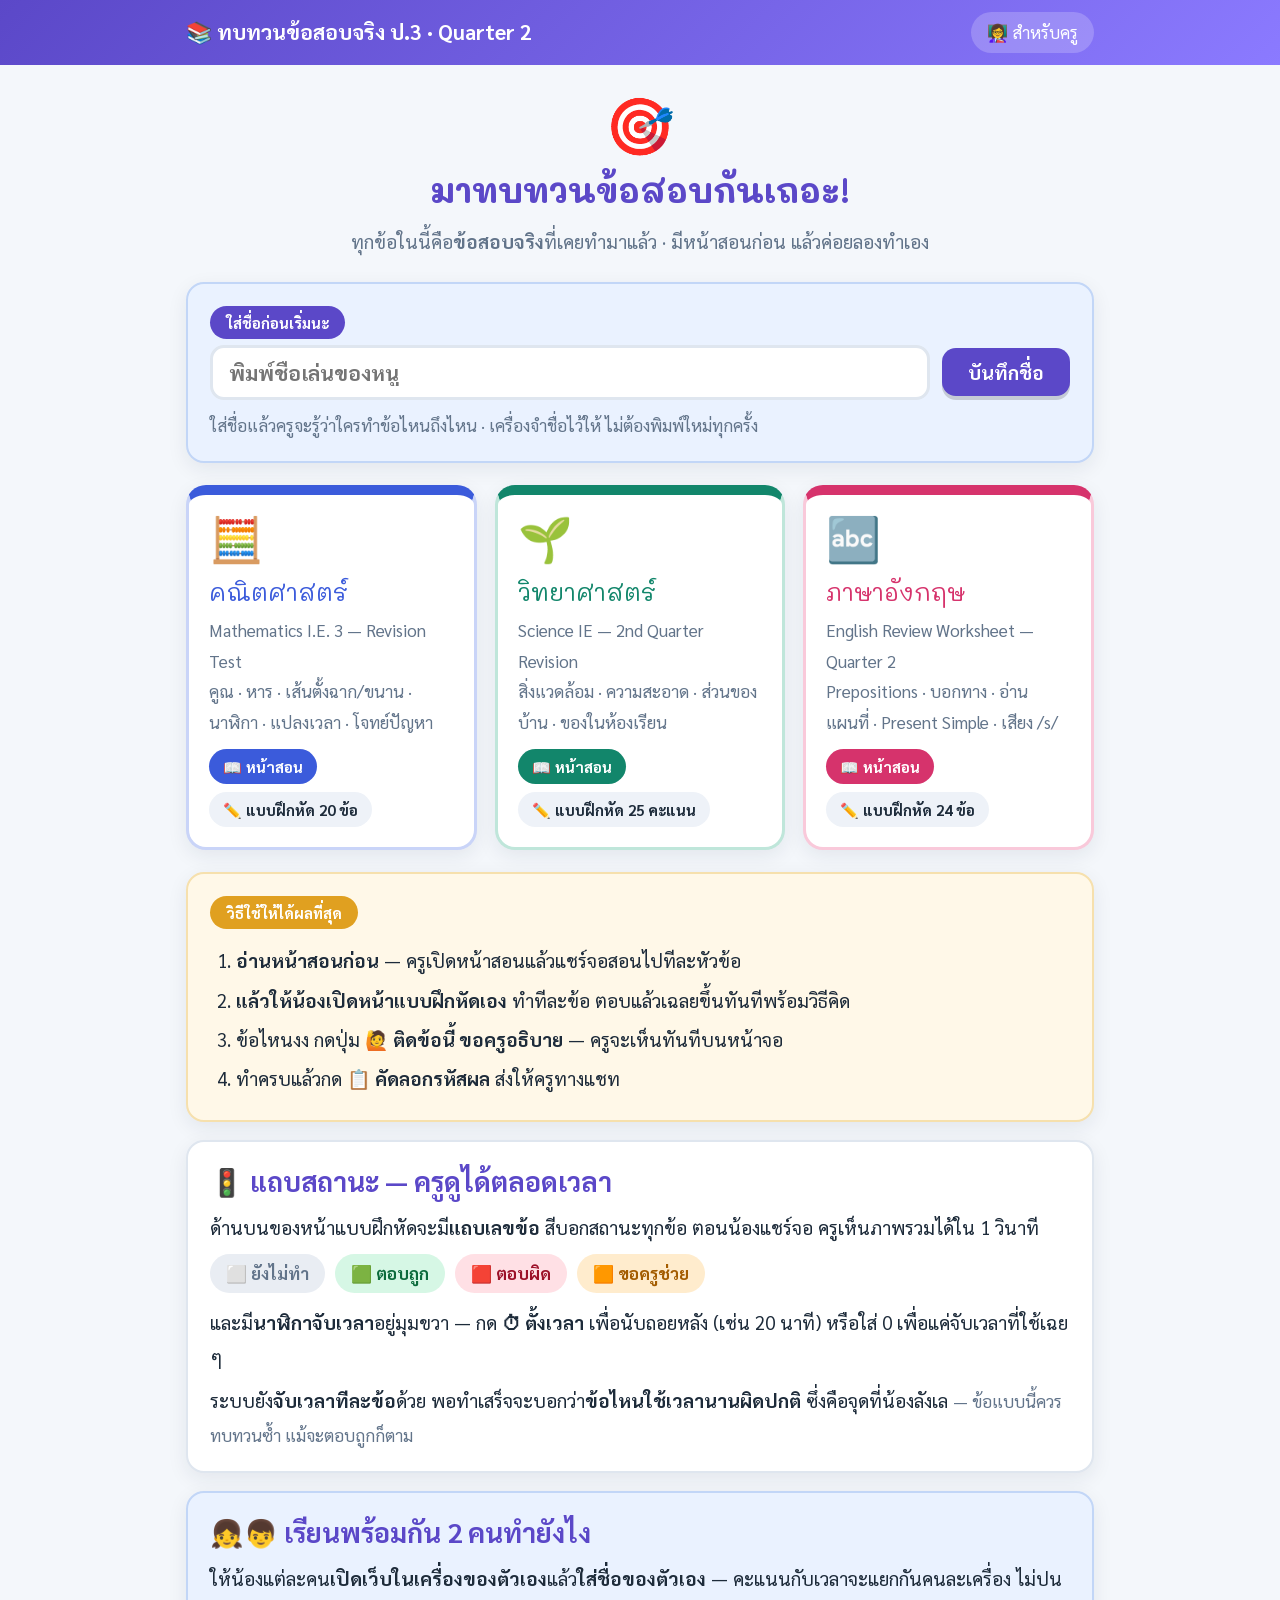
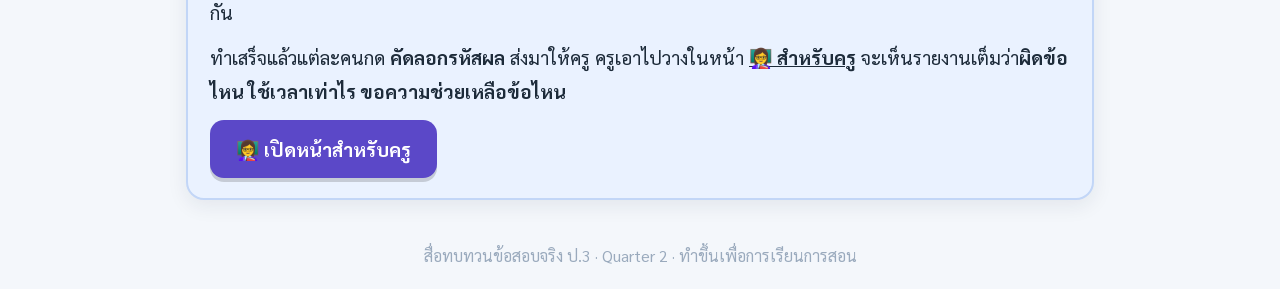
==== index.html @ d0d7b9e1 "Add files via upload" ====
<!DOCTYPE html>
<html lang="th">
<head>
<meta charset="utf-8">
<meta name="viewport" content="width=device-width, initial-scale=1, viewport-fit=cover">
<title>ทบทวนข้อสอบจริง ป.3 — Quarter 2</title>
<link rel="preconnect" href="https://fonts.googleapis.com">
<link rel="preconnect" href="https://fonts.gstatic.com" crossorigin>
<link href="https://fonts.googleapis.com/css2?family=Sarabun:wght@400;700&family=Mali:wght@600;700&family=Nunito:wght@700;800&display=swap" rel="stylesheet">
<link rel="stylesheet" href="assets/style.css">
<style>
  .namebox { display:flex; gap:12px; align-items:center; flex-wrap:wrap; }
  .namebox input {
    font-family:inherit; font-size:21px; font-weight:700; padding:11px 16px;
    border:3px solid var(--line); border-radius:14px; flex:1 1 240px; min-width:180px;
  }
  .namebox input:focus { outline:none; border-color:var(--theme); }
  .hi { font-family:'Mali',sans-serif; font-size:24px; color:var(--theme); }
  .legend { display:flex; gap:10px; flex-wrap:wrap; margin-top:10px; }
  .legend span { border-radius:999px; padding:4px 16px; font-weight:700; font-size:17px; }
</style>
</head>
<body class="home">

<header class="topbar">
  <div class="wrap">
    <h1>📚 ทบทวนข้อสอบจริง ป.3 · Quarter 2</h1>
    <a class="back" href="teacher.html">👩‍🏫 สำหรับครู</a>
  </div>
</header>

<main class="wrap">

  <div class="hero">
    <div class="emoji">🎯</div>
    <h1>มาทบทวนข้อสอบกันเถอะ!</h1>
    <p>ทุกข้อในนี้คือ<b>ข้อสอบจริง</b>ที่เคยทำมาแล้ว · มีหน้าสอนก่อน แล้วค่อยลองทำเอง</p>
  </div>

  <div class="card key">
    <span class="label">ใส่ชื่อก่อนเริ่มนะ</span>
    <div class="namebox">
      <input type="text" id="nm" placeholder="พิมพ์ชื่อเล่นของหนู" autocomplete="off">
      <button class="btn" id="save">บันทึกชื่อ</button>
    </div>
    <p class="hi" id="greet" style="margin:10px 0 0"></p>
    <p class="th" style="margin:4px 0 0">ใส่ชื่อแล้วครูจะรู้ว่าใครทำข้อไหนถึงไหน · เครื่องจำชื่อไว้ให้ ไม่ต้องพิมพ์ใหม่ทุกครั้ง</p>
  </div>

  <div class="subjects">

    <div class="subj m">
      <span class="emo">🧮</span>
      <div class="t">คณิตศาสตร์</div>
      <div class="d">Mathematics I.E. 3 — Revision Test<br>
        คูณ · หาร · เส้นตั้งฉาก/ขนาน · นาฬิกา · แปลงเวลา · โจทย์ปัญหา</div>
      <div class="pills">
        <a class="pill go" href="math/learn.html" style="text-decoration:none">📖 หน้าสอน</a>
        <a class="pill" href="math/practice.html" style="text-decoration:none">✏️ แบบฝึกหัด 20 ข้อ</a>
      </div>
    </div>

    <div class="subj s">
      <span class="emo">🌱</span>
      <div class="t">วิทยาศาสตร์</div>
      <div class="d">Science IE — 2nd Quarter Revision<br>
        สิ่งแวดล้อม · ความสะอาด · ส่วนของบ้าน · ของในห้องเรียน</div>
      <div class="pills">
        <a class="pill go" href="science/learn.html" style="text-decoration:none">📖 หน้าสอน</a>
        <a class="pill" href="science/practice.html" style="text-decoration:none">✏️ แบบฝึกหัด 25 คะแนน</a>
      </div>
    </div>

    <div class="subj e">
      <span class="emo">🔤</span>
      <div class="t">ภาษาอังกฤษ</div>
      <div class="d">English Review Worksheet — Quarter 2<br>
        Prepositions · บอกทาง · อ่านแผนที่ · Present Simple · เสียง /s/</div>
      <div class="pills">
        <a class="pill go" href="english/learn.html" style="text-decoration:none">📖 หน้าสอน</a>
        <a class="pill" href="english/practice.html" style="text-decoration:none">✏️ แบบฝึกหัด 24 ข้อ</a>
      </div>
    </div>

  </div>

  <div class="card tip">
    <span class="label">วิธีใช้ให้ได้ผลที่สุด</span>
    <ol style="margin:8px 0 0">
      <li><b>อ่านหน้าสอนก่อน</b> — ครูเปิดหน้าสอนแล้วแชร์จอสอนไปทีละหัวข้อ</li>
      <li><b>แล้วให้น้องเปิดหน้าแบบฝึกหัดเอง</b> ทำทีละข้อ ตอบแล้วเฉลยขึ้นทันทีพร้อมวิธีคิด</li>
      <li>ข้อไหนงง กดปุ่ม <b>🙋 ติดข้อนี้ ขอครูอธิบาย</b> — ครูจะเห็นทันทีบนหน้าจอ</li>
      <li>ทำครบแล้วกด <b>📋 คัดลอกรหัสผล</b> ส่งให้ครูทางแชท</li>
    </ol>
  </div>

  <div class="card">
    <h2 style="margin-top:0">🚦 แถบสถานะ — ครูดูได้ตลอดเวลา</h2>
    <p>ด้านบนของหน้าแบบฝึกหัดจะมี<b>แถบเลขข้อ</b> สีบอกสถานะทุกข้อ ตอนน้องแชร์จอ
      ครูเห็นภาพรวมได้ใน 1 วินาที</p>
    <div class="legend">
      <span style="background:#e9edf3;color:#62748a">⬜ ยังไม่ทำ</span>
      <span style="background:#d6f7e5;color:#0b6b3c">🟩 ตอบถูก</span>
      <span style="background:#ffe0e5;color:#9c1028">🟥 ตอบผิด</span>
      <span style="background:#ffeccd;color:#a35c00">🟧 ขอครูช่วย</span>
    </div>
    <p style="margin-top:12px">และมี<b>นาฬิกาจับเวลา</b>อยู่มุมขวา — กด <b>⏱ ตั้งเวลา</b>
      เพื่อนับถอยหลัง (เช่น 20 นาที) หรือใส่ 0 เพื่อแค่จับเวลาที่ใช้เฉย ๆ</p>
    <p>ระบบยัง<b>จับเวลาทีละข้อ</b>ด้วย พอทำเสร็จจะบอกว่า<b>ข้อไหนใช้เวลานานผิดปกติ</b>
      ซึ่งคือจุดที่น้องลังเล <span class="th">— ข้อแบบนี้ควรทบทวนซ้ำ แม้จะตอบถูกก็ตาม</span></p>
  </div>

  <div class="card key">
    <h2 style="margin-top:0">👧👦 เรียนพร้อมกัน 2 คนทำยังไง</h2>
    <p>ให้น้องแต่ละคน<b>เปิดเว็บในเครื่องของตัวเอง</b>แล้ว<b>ใส่ชื่อของตัวเอง</b> —
      คะแนนกับเวลาจะแยกกันคนละเครื่อง ไม่ปนกัน</p>
    <p>ทำเสร็จแล้วแต่ละคนกด <b>คัดลอกรหัสผล</b> ส่งมาให้ครู
      ครูเอาไปวางในหน้า <a href="teacher.html"><b>👩‍🏫 สำหรับครู</b></a>
      จะเห็นรายงานเต็มว่า<b>ผิดข้อไหน ใช้เวลาเท่าไร ขอความช่วยเหลือข้อไหน</b></p>
    <div class="btn-row" style="margin:12px 0 0">
      <a class="btn" href="teacher.html">👩‍🏫 เปิดหน้าสำหรับครู</a>
    </div>
  </div>

  <p class="foot">สื่อทบทวนข้อสอบจริง ป.3 · Quarter 2 · ทำขึ้นเพื่อการเรียนการสอน</p>
</main>

<script>
var inp = document.getElementById('nm'), g = document.getElementById('greet');
function load() {
  var v = '';
  try { v = localStorage.getItem('rq2_name') || ''; } catch (e) {}
  if (v) { inp.value = v; g.textContent = 'สวัสดี ' + v + ' 👋 พร้อมเริ่มแล้ว!'; }
}
document.getElementById('save').addEventListener('click', function () {
  var v = inp.value.trim();
  if (!v) { alert('พิมพ์ชื่อก่อนนะ'); inp.focus(); return; }
  try { localStorage.setItem('rq2_name', v); } catch (e) {}
  g.textContent = 'สวัสดี ' + v + ' 👋 พร้อมเริ่มแล้ว!';
});
inp.addEventListener('keydown', function (e) {
  if (e.key === 'Enter') document.getElementById('save').click();
});
load();
</script>
</body>
</html>
---- assets/style.css ----
/* ============================================================
   Review Quarter 2 — สื่อทบทวนข้อสอบจริง ป.3
   ใช้ร่วมกันทุกหน้า
   ============================================================ */
:root {
  --ink: #1d2b3a;
  --ink-soft: #62748a;
  --line: #dfe6ef;
  --bg: #f4f7fb;
  --card: #ffffff;

  --ok: #17a05e;
  --ok-soft: #e4f7ed;
  --no: #e0364f;
  --no-soft: #ffeaed;
  --help: #f08c1a;
  --help-soft: #fff3e0;

  --math: #3b5bdb;
  --math-2: #6f8bff;
  --sci: #12866b;
  --sci-2: #37bd98;
  --eng: #d6336c;
  --eng-2: #ff7aa8;

  --radius: 18px;
  --shadow: 0 6px 20px rgba(29, 43, 58, .08);
  --font-th: 'Sarabun', -apple-system, BlinkMacSystemFont, 'Segoe UI', sans-serif;
  --font-fun: 'Mali', 'Sarabun', cursive;
}

* { box-sizing: border-box; }
html { -webkit-text-size-adjust: 100%; scroll-behavior: smooth; }
body {
  margin: 0; background: var(--bg); color: var(--ink);
  font-family: var(--font-th); font-size: 19px; line-height: 1.8;
}
.wrap { max-width: 940px; margin: 0 auto; padding: 0 16px; }
a { color: inherit; }

/* ---------- theme per subject ---------- */
body.math { --theme: var(--math); --theme2: var(--math-2); }
body.sci  { --theme: var(--sci);  --theme2: var(--sci-2); }
body.eng  { --theme: var(--eng);  --theme2: var(--eng-2); }
body.home { --theme: #5b48c8;     --theme2: #8b7aff; }

/* ---------- top bar ---------- */
.topbar {
  background: linear-gradient(135deg, var(--theme, #5b48c8), var(--theme2, #8b7aff));
  color: #fff; padding: 12px 0; position: relative;
}
.topbar .wrap { display: flex; align-items: center; gap: 12px; flex-wrap: wrap; }
.topbar h1 { font-size: 21px; margin: 0; font-weight: 700; flex: 1 1 auto; }
.topbar a { color: #fff; text-decoration: none; }
.topbar .back {
  background: rgba(255,255,255,.2); border-radius: 999px;
  padding: 5px 16px; font-size: 17px; white-space: nowrap;
}
.topbar .back:active { background: rgba(255,255,255,.34); }

/* ---------- hero ---------- */
.hero { text-align: center; padding: 30px 0 6px; }
.hero .emoji { font-size: 56px; line-height: 1; }
.hero h1 { font-family: var(--font-fun); font-size: 34px; margin: 8px 0 4px; color: var(--theme); }
.hero p { color: var(--ink-soft); margin: 0; }

/* ---------- cards ---------- */
.card {
  background: var(--card); border: 2px solid var(--line); border-radius: var(--radius);
  padding: 20px 22px; margin: 18px 0; box-shadow: var(--shadow);
}
.card > :first-child { margin-top: 0; }
.card > :last-child { margin-bottom: 0; }
.card.tip  { background: #fff8e8; border-color: #f6e0ad; }
.card.warn { background: var(--no-soft); border-color: #f6c3cb; }
.card.key  { background: #eaf2ff; border-color: #c2d6f7; }
.card.good { background: var(--ok-soft); border-color: #b4e5cd; }
.label {
  display: inline-block; background: var(--theme); color: #fff;
  border-radius: 999px; padding: 3px 16px; font-size: 15px; font-weight: 700; margin-bottom: 6px;
}
.card.tip  .label { background: #e0a020; }
.card.warn .label { background: var(--no); }
.card.good .label { background: var(--ok); }

h2 { font-size: 27px; margin: 34px 0 8px; color: var(--theme); line-height: 1.4; }
h2 .num {
  display: inline-flex; align-items: center; justify-content: center;
  width: 40px; height: 40px; border-radius: 12px; background: var(--theme);
  color: #fff; font-size: 22px; margin-right: 10px; vertical-align: -6px;
}
h3 { font-size: 22px; margin: 22px 0 6px; }
p { margin: 10px 0; }
ul, ol { margin: 10px 0; padding-left: 26px; }
li { margin: 5px 0; }
b, strong { color: inherit; }
.th { color: var(--ink-soft); font-size: 17px; }
.hl { background: #fff0a6; padding: 0 5px; border-radius: 5px; }
.en { font-family: 'Nunito', var(--font-th); font-weight: 700; }

/* ---------- tables ---------- */
table { width: 100%; border-collapse: collapse; margin: 14px 0; font-size: 18px; }
th, td { border: 2px solid var(--line); padding: 9px 12px; text-align: left; vertical-align: middle; }
th { background: #e9eefa; color: var(--theme); }
.scroll { overflow-x: auto; -webkit-overflow-scrolling: touch; margin: 14px -16px; padding: 0 16px; }

/* ---------- buttons ---------- */
.btn {
  display: inline-block; background: var(--theme); color: #fff; border: none;
  border-radius: 14px; padding: 12px 26px; font-family: inherit; font-size: 19px;
  font-weight: 700; cursor: pointer; text-decoration: none; box-shadow: 0 4px 0 rgba(0,0,0,.16);
}
.btn:active { transform: translateY(3px); box-shadow: 0 1px 0 rgba(0,0,0,.16); }
.btn.ghost { background: #fff; color: var(--theme); border: 3px solid var(--theme); box-shadow: none; }
.btn.small { font-size: 16px; padding: 8px 18px; box-shadow: none; }
.btn:disabled { opacity: .45; cursor: default; }
.btn-row { display: flex; gap: 12px; flex-wrap: wrap; margin: 24px 0; }

/* ---------- subject menu (home) ---------- */
.subjects { display: grid; gap: 18px; grid-template-columns: repeat(auto-fit, minmax(270px, 1fr)); margin: 22px 0; }
.subj {
  display: block; text-decoration: none; color: inherit; background: #fff;
  border: 3px solid var(--line); border-top-width: 10px; border-radius: 20px;
  padding: 20px; box-shadow: var(--shadow); transition: transform .15s;
}
.subj:hover { transform: translateY(-4px); }
.subj .emo { font-size: 44px; line-height: 1; }
.subj .t { font-family: var(--font-fun); font-size: 24px; margin: 6px 0 2px; }
.subj .d { color: var(--ink-soft); font-size: 17px; }
.subj .pills { display: flex; gap: 8px; margin-top: 12px; flex-wrap: wrap; }
.subj .pill {
  background: #eef2f8; border-radius: 999px; padding: 4px 14px; font-size: 15px; font-weight: 700;
}
.subj.m { border-color: #c9d4f8; border-top-color: var(--math); }
.subj.m .t, .subj.m .pill.go { color: #fff; background: var(--math); }
.subj.s { border-color: #bfe6da; border-top-color: var(--sci); }
.subj.s .t, .subj.s .pill.go { color: #fff; background: var(--sci); }
.subj.e { border-color: #f9c9da; border-top-color: var(--eng); }
.subj.e .t, .subj.e .pill.go { color: #fff; background: var(--eng); }
.subj .t { background: none !important; }
.subj.m .t { color: var(--math); }
.subj.s .t { color: var(--sci); }
.subj.e .t { color: var(--eng); }

/* ============================================================
   แถบสถานะ (ครูดูจากหน้าจอที่แชร์ได้ทันที)
   ============================================================ */
.statusbar {
  position: sticky; top: 0; z-index: 30;
  background: linear-gradient(135deg, var(--theme), var(--theme2));
  color: #fff; box-shadow: 0 4px 14px rgba(0,0,0,.18);
}
.statusbar .row1 {
  display: flex; gap: 14px; align-items: center; flex-wrap: wrap;
  padding: 9px 16px; max-width: 940px; margin: 0 auto;
}
.statusbar .who { font-weight: 700; font-size: 18px; }
.statusbar .stat { font-size: 17px; }
.statusbar .stat b { font-size: 21px; }
.statusbar .clock {
  background: rgba(255,255,255,.22); border-radius: 999px; padding: 4px 16px;
  font-family: 'Nunito', monospace; font-size: 21px; font-weight: 800; letter-spacing: 1px;
}
.statusbar .clock.warn { background: #ffd34d; color: #6b4a00; }
.statusbar .clock.over { background: var(--no); }
.statusbar .mini {
  background: rgba(255,255,255,.2); border: 2px solid rgba(255,255,255,.45); color: #fff;
  border-radius: 999px; padding: 3px 14px; font-family: inherit; font-size: 15px;
  font-weight: 700; cursor: pointer;
}
.statusbar .mini:active { transform: scale(.96); }
.statusbar .spacer { flex: 1 1 auto; }

/* แถบเลขข้อ */
.strip {
  display: flex; gap: 5px; flex-wrap: wrap; padding: 0 16px 9px;
  max-width: 940px; margin: 0 auto;
}
.strip .dot {
  width: 30px; height: 30px; border-radius: 9px; border: none;
  background: rgba(255,255,255,.28); color: #fff;
  font-family: 'Nunito', sans-serif; font-size: 14px; font-weight: 800; cursor: pointer;
}
.strip .dot.ok   { background: #2ee08a; color: #06452a; }
.strip .dot.no   { background: #ff8095; color: #5c0011; }
.strip .dot.part { background: #bff0d0; color: #06452a; }
.strip .dot.help { background: #ffc251; color: #6b4a00; }
.strip .dot:active { transform: scale(.9); }

/* รายการข้อที่ขอความช่วยเหลือ */
.helpbox {
  display: none; background: var(--help-soft); border: 3px solid #f6cf95;
  border-radius: 16px; padding: 14px 18px; margin: 16px 0;
}
.helpbox.show { display: block; }
.helpbox b { color: #a35c00; }
.helpbox .chips { display: flex; gap: 8px; flex-wrap: wrap; margin-top: 8px; }
.helpbox .chips button {
  background: #fff; border: 2px solid var(--help); color: #a35c00; border-radius: 999px;
  padding: 4px 16px; font-family: inherit; font-size: 16px; font-weight: 700; cursor: pointer;
}

/* ============================================================
   ข้อสอบ
   ============================================================ */
.q {
  background: #fff; border: 3px solid var(--line); border-radius: var(--radius);
  padding: 18px 20px; margin: 20px 0; box-shadow: var(--shadow); scroll-margin-top: 118px;
}
.q.ok   { border-color: var(--ok); background: #f6fffa; }
.q.no   { border-color: var(--no); background: #fffafb; }
.q.help { border-color: var(--help); background: #fffcf5; }

.q .head { display: flex; gap: 10px; align-items: flex-start; }
.q .qnum {
  flex: none; width: 40px; height: 40px; border-radius: 12px; background: var(--theme);
  color: #fff; display: flex; align-items: center; justify-content: center;
  font-family: 'Nunito', sans-serif; font-size: 20px; font-weight: 800;
}
.q .qtext { font-size: 21px; font-weight: 700; flex: 1 1 auto; }
.q .qsub { color: var(--ink-soft); font-size: 17px; margin: 6px 0 0 50px; }
.q .fig { text-align: center; margin: 14px 0; }
.q .fig svg { max-width: 100%; height: auto; }

.opts { display: grid; gap: 10px; margin-top: 14px; }
.opts.two { grid-template-columns: 1fr 1fr; }
@media (max-width: 560px) { .opts.two { grid-template-columns: 1fr; } }
.opt {
  display: flex; gap: 12px; align-items: center; text-align: left;
  background: #fff; border: 3px solid var(--line); border-radius: 14px;
  padding: 11px 15px; font-family: inherit; font-size: 19px; cursor: pointer; color: inherit;
}
.opt:hover:not(:disabled) { border-color: var(--theme); background: #f7faff; }
.opt:active:not(:disabled) { transform: scale(.99); }
.opt .k {
  flex: none; width: 34px; height: 34px; border-radius: 10px; background: #eef2f8;
  display: flex; align-items: center; justify-content: center; font-weight: 800; font-size: 17px;
}
.opt:disabled { cursor: default; }
.opt.correct { background: var(--ok-soft); border-color: var(--ok); font-weight: 700; }
.opt.correct .k { background: var(--ok); color: #fff; }
.opt.wrong { background: var(--no-soft); border-color: var(--no); }
.opt.wrong .k { background: var(--no); color: #fff; }
.opt.dim { opacity: .45; }

.fill { display: flex; gap: 10px; align-items: center; flex-wrap: wrap; margin-top: 14px; }
.fill input {
  font-family: inherit; font-size: 21px; font-weight: 700; padding: 10px 14px;
  border: 3px solid var(--line); border-radius: 12px; background: #fff; min-width: 140px; flex: 0 1 260px;
}
.fill input:focus { outline: none; border-color: var(--theme); }
.fill input.ok { border-color: var(--ok); background: var(--ok-soft); }
.fill input.no { border-color: var(--no); background: var(--no-soft); }
.fill .unit { font-weight: 700; color: var(--ink-soft); }

/* ช่องคำ (word bank) */
.bank { display: flex; gap: 8px; flex-wrap: wrap; margin: 12px 0 4px; }
.bank button {
  background: #fff; border: 3px solid var(--line); border-radius: 999px;
  padding: 7px 18px; font-family: inherit; font-size: 18px; font-weight: 700; cursor: pointer;
}
.bank button:hover:not(:disabled) { border-color: var(--theme); }
.bank button.sel { background: var(--theme); border-color: var(--theme); color: #fff; }
.bank button:disabled { opacity: .5; cursor: default; }

/* รายการ (เขียนหลายบรรทัด) */
.listq { display: grid; gap: 8px; margin-top: 14px; }
.listq input {
  font-family: inherit; font-size: 19px; padding: 9px 14px;
  border: 3px solid var(--line); border-radius: 12px; width: 100%;
}
.listq input:focus { outline: none; border-color: var(--theme); }
.listq input.ok { border-color: var(--ok); background: var(--ok-soft); }
.listq input.no { border-color: var(--no); background: var(--no-soft); }

/* เฉลย */
.fb { display: none; margin-top: 16px; border-radius: 14px; padding: 15px 18px; font-size: 18px; }
.fb.show { display: block; animation: pop .22s ease-out; }
.fb.ok { background: var(--ok-soft); border: 3px solid var(--ok); }
.fb.no { background: var(--no-soft); border: 3px solid var(--no); }
.fb .h { font-size: 20px; font-weight: 700; margin-bottom: 6px; }
.fb.ok .h { color: #0b6b3c; }
.fb.no .h { color: #9c1028; }
.fb ol, .fb ul { margin: 8px 0; padding-left: 24px; }
.fb .step { background: rgba(255,255,255,.72); border-radius: 10px; padding: 8px 12px; margin: 6px 0; }
.fb .step b { color: var(--theme); }
@keyframes pop { from { transform: scale(.97); opacity: 0 } to { transform: scale(1); opacity: 1 } }

.qbtns { display: flex; gap: 10px; flex-wrap: wrap; margin-top: 14px; align-items: center; }
.helpbtn {
  background: #fff; border: 3px solid var(--help); color: #a35c00; border-radius: 999px;
  padding: 7px 18px; font-family: inherit; font-size: 16px; font-weight: 700; cursor: pointer;
}
.helpbtn:active { transform: scale(.97); }
.helpbtn.on { background: var(--help); color: #fff; }

/* ---------- ผลสอบ ---------- */
.result { display: none; }
.result.show { display: block; }
.result .big {
  font-family: var(--font-fun); font-size: 58px; text-align: center; color: var(--theme); line-height: 1.1;
}
.result .msg { text-align: center; font-size: 21px; margin: 4px 0 18px; }
.bars { display: grid; gap: 12px; margin: 16px 0; }
.bar {
  display: flex; gap: 12px; align-items: center; flex-wrap: wrap;
  background: #fff; border: 3px solid var(--line); border-radius: 14px; padding: 12px 16px;
}
.bar.good { border-color: var(--ok); background: var(--ok-soft); }
.bar.weak { border-color: var(--no); background: var(--no-soft); }
.bar .n { font-weight: 700; flex: 1 1 210px; }
.bar .v { font-family: 'Nunito', sans-serif; font-size: 22px; font-weight: 800; }
.bar .a { flex: 1 1 100%; font-size: 17px; color: var(--ink-soft); }

.code {
  width: 100%; min-height: 90px; font-family: monospace; font-size: 13px;
  border: 3px solid var(--line); border-radius: 12px; padding: 10px; resize: vertical;
}

/* ---------- ยินดีด้วย ---------- */
.confetti { position: fixed; inset: 0; pointer-events: none; z-index: 60; overflow: hidden; display: none; }
.confetti.go { display: block; }
.confetti i {
  position: absolute; width: 11px; height: 17px; border-radius: 3px;
  animation: fall linear forwards;
}
@keyframes fall {
  from { transform: translateY(-40px) rotate(0deg); opacity: 1 }
  to   { transform: translateY(105vh) rotate(720deg); opacity: .9 }
}

/* ---------- misc ---------- */
.foot { text-align: center; color: #9aaabd; font-size: 16px; margin: 42px 0 18px; }
.grid2 { display: grid; gap: 16px; grid-template-columns: 1fr 1fr; }
@media (max-width: 640px) { .grid2 { grid-template-columns: 1fr; } }
.figrow { display: flex; gap: 18px; flex-wrap: wrap; justify-content: center; align-items: center; margin: 14px 0; }
.figcard {
  background: #fff; border: 3px solid var(--line); border-radius: 16px; padding: 12px; text-align: center;
}
.figcard .cap { font-size: 17px; color: var(--ink-soft); margin-top: 6px; }

@media print {
  .statusbar, .btn-row, .helpbtn, .qbtns, .strip { display: none !important; }
  .q { break-inside: avoid; }
}

/* ---------- การ์ดพลิก (ใช้ในหน้าสอน) ---------- */
.dcards { display: grid; gap: 12px; grid-template-columns: repeat(auto-fit, minmax(180px, 1fr)); margin: 14px 0; }
.dcard {
  background: #fff; border: 3px dashed #9fb0c4; border-radius: 16px;
  padding: 14px; text-align: center; cursor: pointer; user-select: none;
}
.dcard:hover { border-color: var(--theme); background: #f6f9ff; }
.dcard .f { font-size: 21px; font-weight: 700; }
.dcard .b { display: none; margin-top: 6px; font-size: 18px; color: var(--ok); font-weight: 700; }
.dcard.open { border-style: solid; border-color: var(--ok); background: var(--ok-soft); }
.dcard.open .b { display: block; }
.dcard .emo { font-size: 34px; line-height: 1.2; }

/* ---------- ตัวแยกเสียง ---------- */
.sounds { display: flex; gap: 8px; flex-wrap: wrap; margin: 12px 0; }
.sounds button {
  background: #fff; border: 3px solid var(--line); border-radius: 999px;
  padding: 8px 20px; font-family: 'Nunito', sans-serif; font-size: 19px; font-weight: 700; cursor: pointer;
}
.sounds button.s1 { background: #ffe8ec; border-color: var(--no); color: #9c1028; }
.sounds button.s2 { background: #e6f2ff; border-color: #3b5bdb; color: #22378c; }
.sounds button.s3 { background: #fff3e0; border-color: var(--help); color: #a35c00; }
.slegend { display: flex; gap: 14px; flex-wrap: wrap; font-size: 17px; margin-top: 6px; }
.slegend span { border-radius: 999px; padding: 3px 14px; font-weight: 700; }
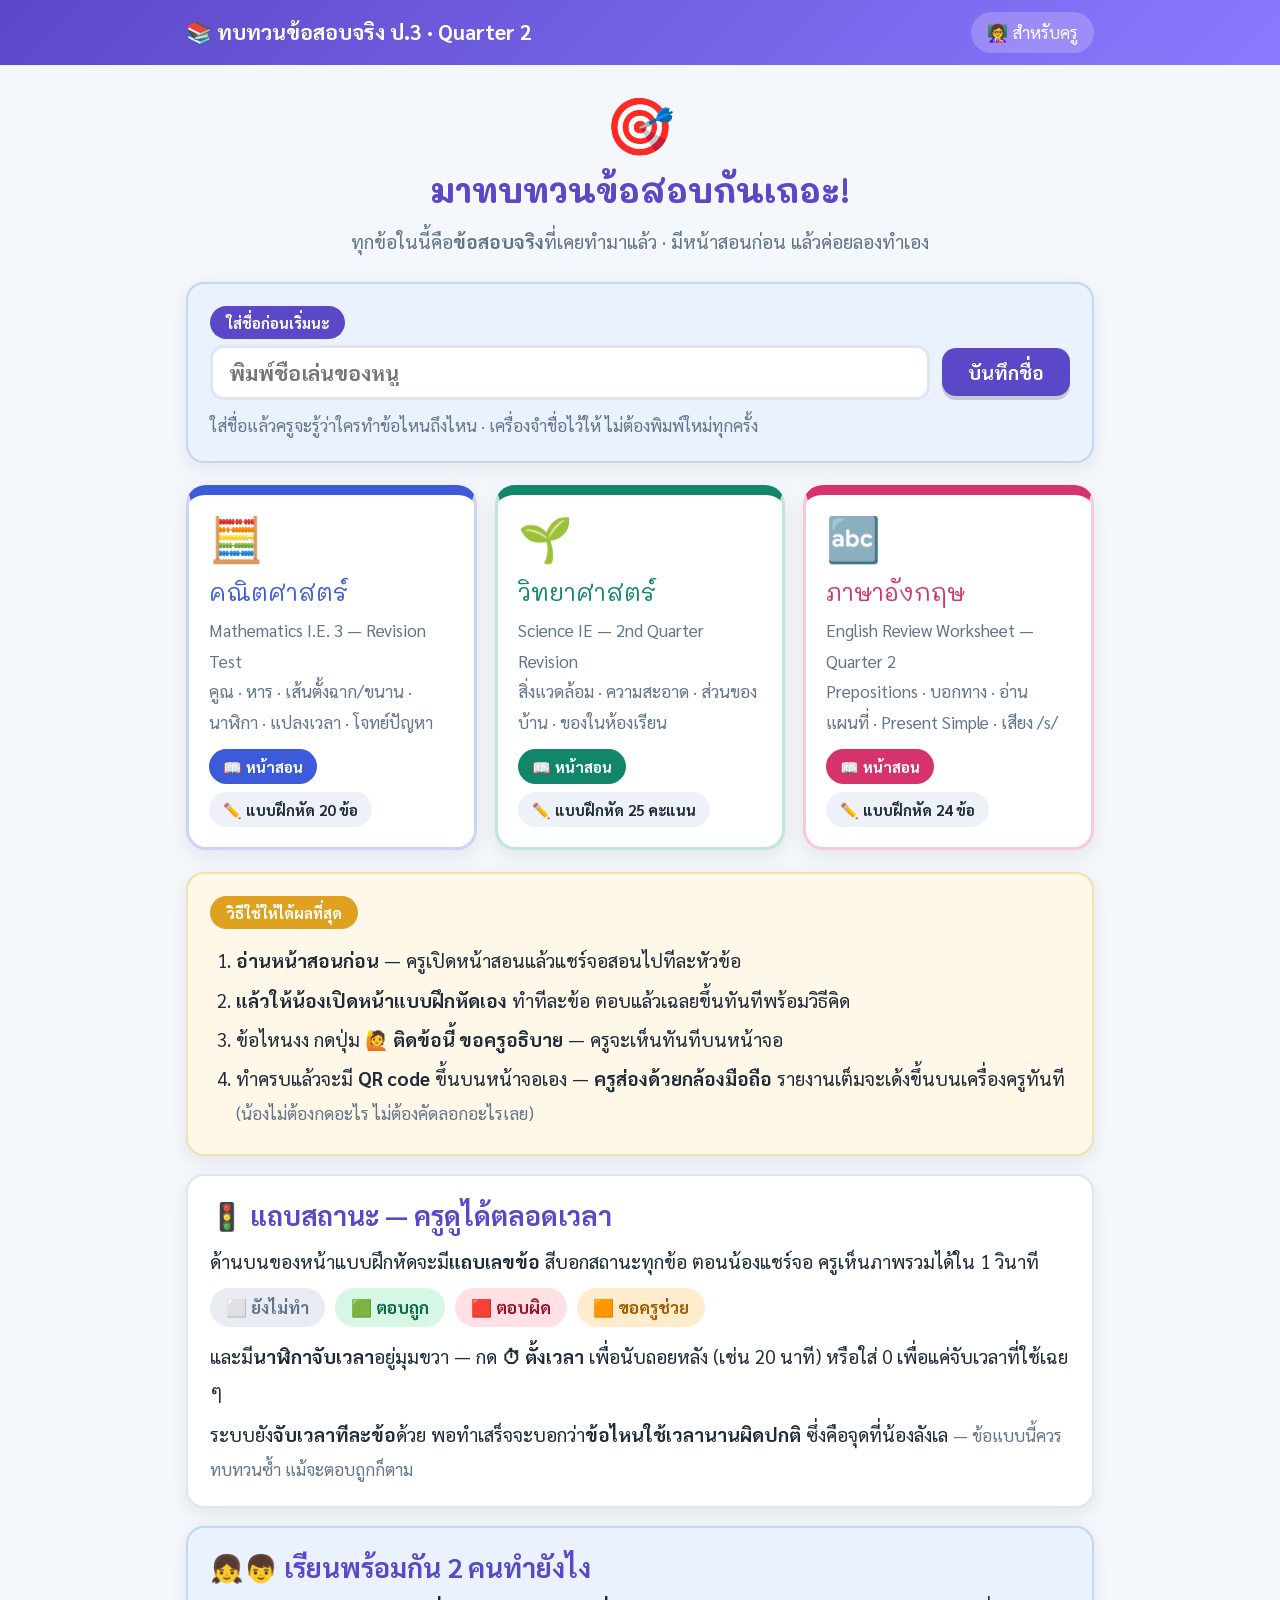
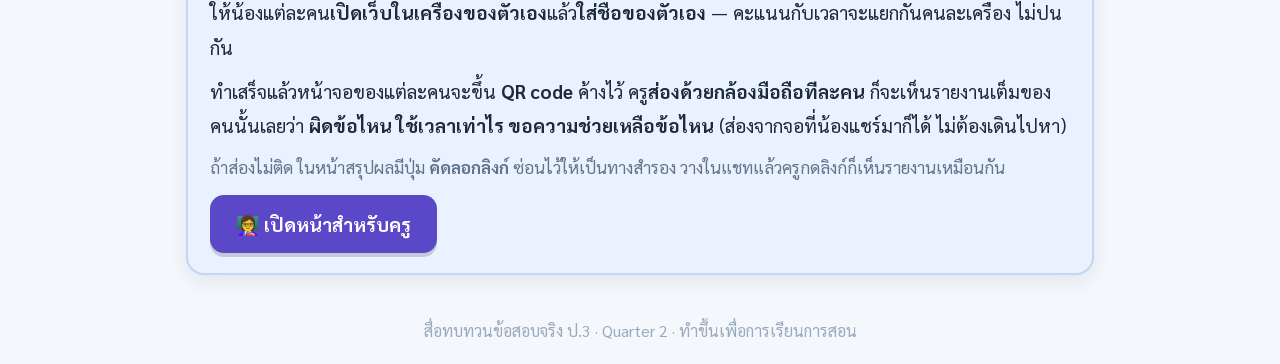
==== commit bb3e88dd: "Add files via upload" ====
--- a/index.html
+++ b/index.html
@@ -90,7 +90,9 @@
       <li><b>อ่านหน้าสอนก่อน</b> — ครูเปิดหน้าสอนแล้วแชร์จอสอนไปทีละหัวข้อ</li>
       <li><b>แล้วให้น้องเปิดหน้าแบบฝึกหัดเอง</b> ทำทีละข้อ ตอบแล้วเฉลยขึ้นทันทีพร้อมวิธีคิด</li>
       <li>ข้อไหนงง กดปุ่ม <b>🙋 ติดข้อนี้ ขอครูอธิบาย</b> — ครูจะเห็นทันทีบนหน้าจอ</li>
-      <li>ทำครบแล้วกด <b>📋 คัดลอกรหัสผล</b> ส่งให้ครูทางแชท</li>
+      <li>ทำครบแล้วจะมี <b>QR code</b> ขึ้นบนหน้าจอเอง — <b>ครูส่องด้วยกล้องมือถือ</b>
+        รายงานเต็มจะเด้งขึ้นบนเครื่องครูทันที
+        <span class="th">(น้องไม่ต้องกดอะไร ไม่ต้องคัดลอกอะไรเลย)</span></li>
     </ol>
   </div>
 
@@ -114,9 +116,12 @@
     <h2 style="margin-top:0">👧👦 เรียนพร้อมกัน 2 คนทำยังไง</h2>
     <p>ให้น้องแต่ละคน<b>เปิดเว็บในเครื่องของตัวเอง</b>แล้ว<b>ใส่ชื่อของตัวเอง</b> —
       คะแนนกับเวลาจะแยกกันคนละเครื่อง ไม่ปนกัน</p>
-    <p>ทำเสร็จแล้วแต่ละคนกด <b>คัดลอกรหัสผล</b> ส่งมาให้ครู
-      ครูเอาไปวางในหน้า <a href="teacher.html"><b>👩‍🏫 สำหรับครู</b></a>
-      จะเห็นรายงานเต็มว่า<b>ผิดข้อไหน ใช้เวลาเท่าไร ขอความช่วยเหลือข้อไหน</b></p>
+    <p>ทำเสร็จแล้วหน้าจอของแต่ละคนจะขึ้น <b>QR code</b> ค้างไว้
+      ครู<b>ส่องด้วยกล้องมือถือทีละคน</b> ก็จะเห็นรายงานเต็มของคนนั้นเลยว่า
+      <b>ผิดข้อไหน ใช้เวลาเท่าไร ขอความช่วยเหลือข้อไหน</b>
+      (ส่องจากจอที่น้องแชร์มาก็ได้ ไม่ต้องเดินไปหา)</p>
+    <p class="th">ถ้าส่องไม่ติด ในหน้าสรุปผลมีปุ่ม <b>คัดลอกลิงก์</b> ซ่อนไว้ให้เป็นทางสำรอง
+      วางในแชทแล้วครูกดลิงก์ก็เห็นรายงานเหมือนกัน</p>
     <div class="btn-row" style="margin:12px 0 0">
       <a class="btn" href="teacher.html">👩‍🏫 เปิดหน้าสำหรับครู</a>
     </div>
--- a/assets/style.css
+++ b/assets/style.css
@@ -368,3 +368,40 @@
 .sounds button.s3 { background: #fff3e0; border-color: var(--help); color: #a35c00; }
 .slegend { display: flex; gap: 14px; flex-wrap: wrap; font-size: 17px; margin-top: 6px; }
 .slegend span { border-radius: 999px; padding: 3px 14px; font-weight: 700; }
+
+/* ---------- QR ส่งผลให้ครู ---------- */
+.qrwrap {
+  display: flex; gap: 20px; align-items: center; flex-wrap: wrap;
+  background: #fff; border: 3px solid var(--line); border-radius: 18px;
+  padding: 16px; margin: 10px 0 6px;
+}
+.qrimg {
+  flex: 0 0 auto; padding: 0; border: 0; background: none; cursor: zoom-in;
+  line-height: 0; border-radius: 12px;
+}
+.qrimg svg { width: 260px; height: 260px; display: block; border-radius: 10px; }
+.qrimg:focus-visible { outline: 4px solid var(--theme); outline-offset: 3px; }
+.qrsay { flex: 1 1 240px; min-width: 220px; }
+.qrlead { font-family: var(--font-fun); font-size: 23px; line-height: 1.5; margin: 0 0 6px; }
+.btn.sm { font-size: 17px; padding: 8px 16px; margin-top: 8px; }
+.fallback { margin-top: 10px; }
+.fallback summary {
+  cursor: pointer; font-weight: 700; color: var(--ink-soft);
+  font-size: 17px; padding: 6px 0;
+}
+.fallback .code { min-height: 64px; margin: 6px 0 8px; }
+.qrover {
+  position: fixed; inset: 0; z-index: 90; display: flex; cursor: zoom-out;
+  align-items: center; justify-content: center; padding: 20px;
+  background: rgba(16, 24, 32, .82);
+}
+.qrcard {
+  background: #fff; border-radius: 20px; padding: 18px; text-align: center;
+  max-width: min(92vw, 560px);
+}
+.qrcard svg { width: min(78vw, 66vh, 460px); height: auto; display: block; margin: 0 auto; }
+.qrcard p { margin: 12px 0 0; color: var(--ink-soft); font-size: 17px; }
+@media (max-width: 560px) {
+  .qrimg svg { width: 218px; height: 218px; }
+  .qrlead { font-size: 21px; }
+}
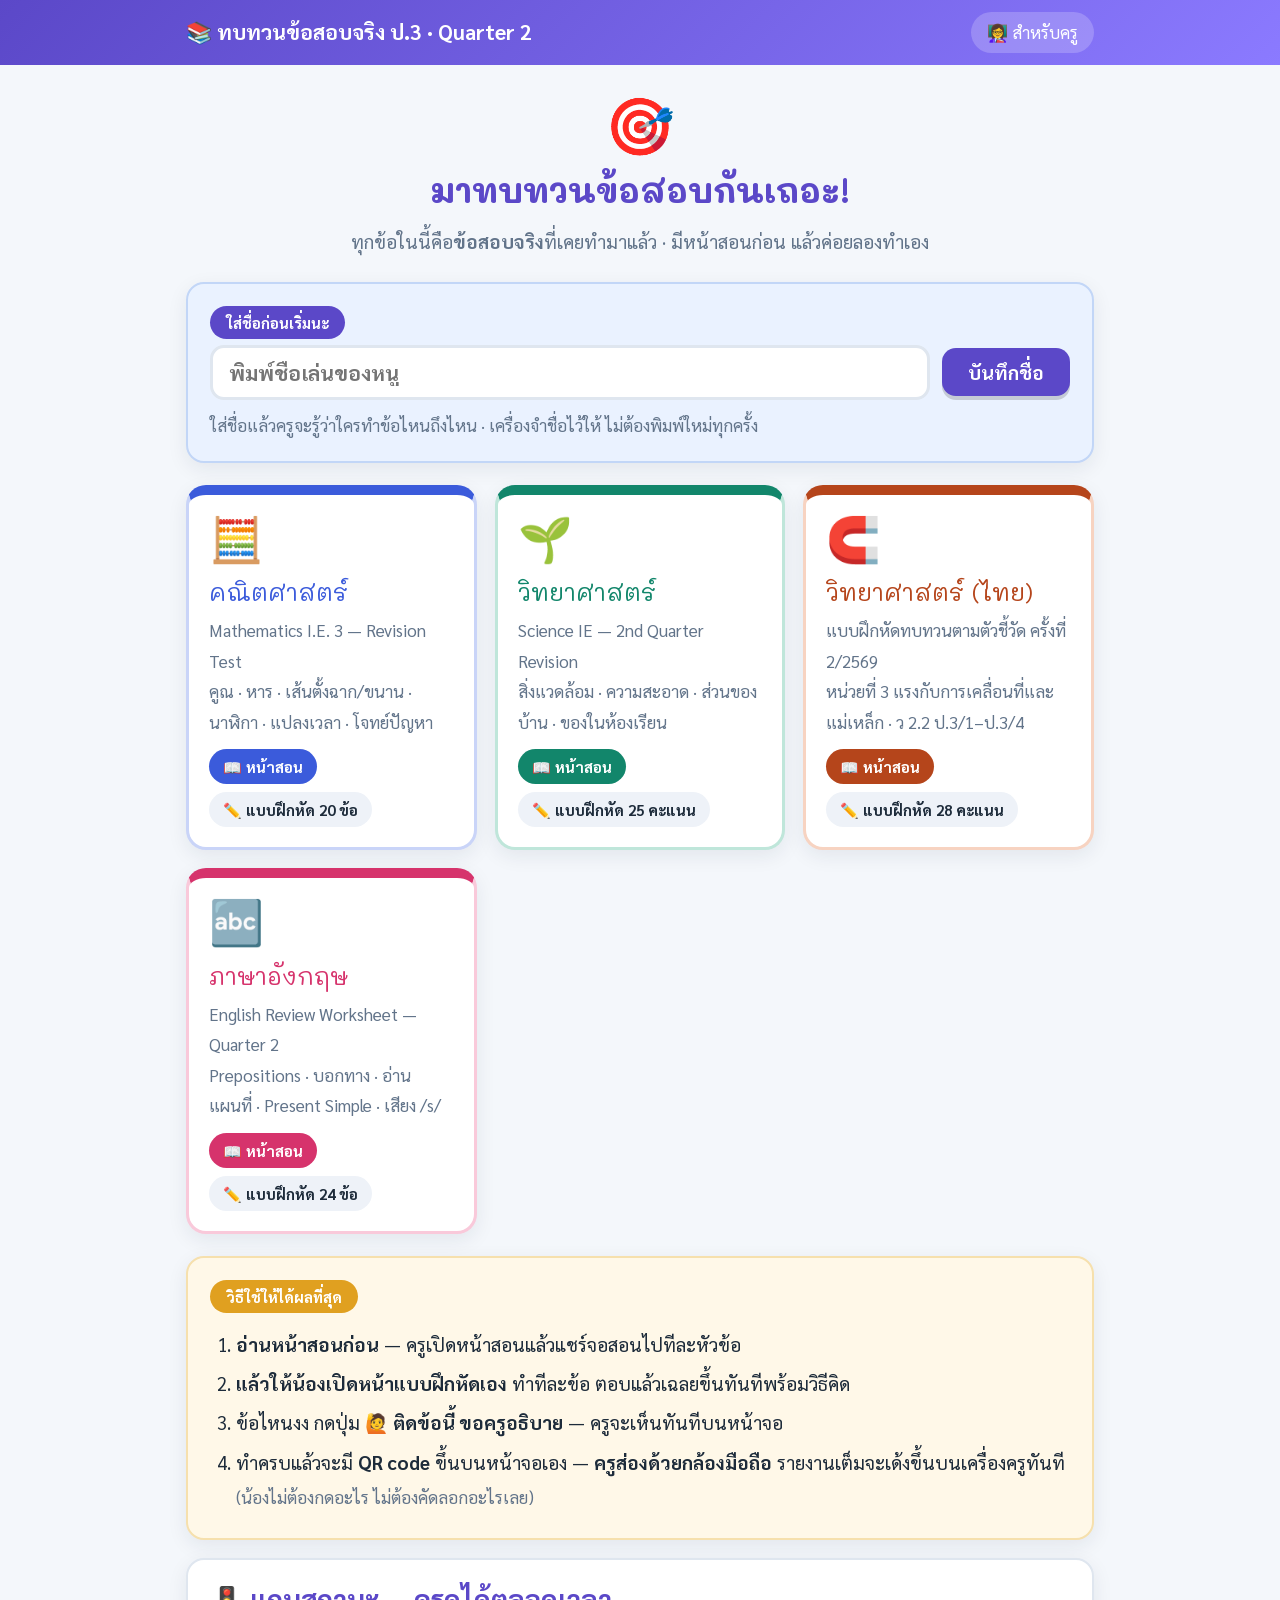
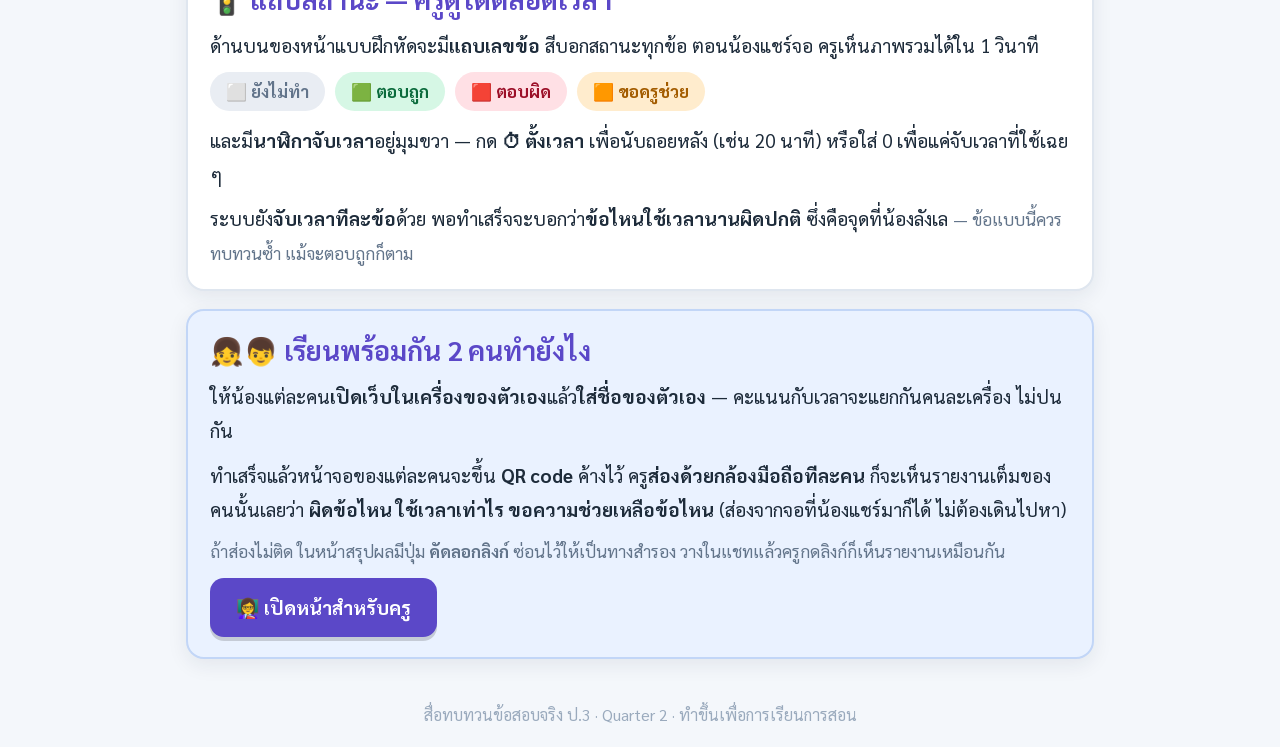
==== commit 6b86e7ef: "Add files via upload" ====
--- a/index.html
+++ b/index.html
@@ -68,6 +68,17 @@
       <div class="pills">
         <a class="pill go" href="science/learn.html" style="text-decoration:none">📖 หน้าสอน</a>
         <a class="pill" href="science/practice.html" style="text-decoration:none">✏️ แบบฝึกหัด 25 คะแนน</a>
+      </div>
+    </div>
+
+    <div class="subj v">
+      <span class="emo">🧲</span>
+      <div class="t">วิทยาศาสตร์ (ไทย)</div>
+      <div class="d">แบบฝึกหัดทบทวนตามตัวชี้วัด ครั้งที่ 2/2569<br>
+        หน่วยที่ 3 แรงกับการเคลื่อนที่และแม่เหล็ก · ว 2.2 ป.3/1–ป.3/4</div>
+      <div class="pills">
+        <a class="pill go" href="sci-th/learn.html" style="text-decoration:none">📖 หน้าสอน</a>
+        <a class="pill" href="sci-th/practice.html" style="text-decoration:none">✏️ แบบฝึกหัด 28 คะแนน</a>
       </div>
     </div>
 
--- a/assets/style.css
+++ b/assets/style.css
@@ -22,6 +22,8 @@
   --sci-2: #37bd98;
   --eng: #d6336c;
   --eng-2: #ff7aa8;
+  --vit: #b5451b;
+  --vit-2: #f07a3f;
 
   --radius: 18px;
   --shadow: 0 6px 20px rgba(29, 43, 58, .08);
@@ -42,6 +44,7 @@
 body.math { --theme: var(--math); --theme2: var(--math-2); }
 body.sci  { --theme: var(--sci);  --theme2: var(--sci-2); }
 body.eng  { --theme: var(--eng);  --theme2: var(--eng-2); }
+body.vit  { --theme: var(--vit);  --theme2: var(--vit-2); }
 body.home { --theme: #5b48c8;     --theme2: #8b7aff; }
 
 /* ---------- top bar ---------- */
@@ -137,10 +140,13 @@
 .subj.s .t, .subj.s .pill.go { color: #fff; background: var(--sci); }
 .subj.e { border-color: #f9c9da; border-top-color: var(--eng); }
 .subj.e .t, .subj.e .pill.go { color: #fff; background: var(--eng); }
+.subj.v { border-color: #f7d3c1; border-top-color: var(--vit); }
+.subj.v .t, .subj.v .pill.go { color: #fff; background: var(--vit); }
 .subj .t { background: none !important; }
 .subj.m .t { color: var(--math); }
 .subj.s .t { color: var(--sci); }
 .subj.e .t { color: var(--eng); }
+.subj.v .t { color: var(--vit); }
 
 /* ============================================================
    แถบสถานะ (ครูดูจากหน้าจอที่แชร์ได้ทันที)
@@ -175,11 +181,14 @@
 .strip {
   display: flex; gap: 5px; flex-wrap: wrap; padding: 0 16px 9px;
   max-width: 940px; margin: 0 auto;
+  max-height: 84px; overflow-y: auto;          /* วิชาที่ข้อเยอะจะได้ไม่ดันแถบสูงเกินไป */
+  overscroll-behavior: contain;
 }
 .strip .dot {
-  width: 30px; height: 30px; border-radius: 9px; border: none;
-  background: rgba(255,255,255,.28); color: #fff;
+  min-width: 30px; height: 30px; padding: 0 6px; border-radius: 9px; border: none;
+  background: rgba(255,255,255,.28); color: #fff; white-space: nowrap;
   font-family: 'Nunito', sans-serif; font-size: 14px; font-weight: 800; cursor: pointer;
+  line-height: 30px;
 }
 .strip .dot.ok   { background: #2ee08a; color: #06452a; }
 .strip .dot.no   { background: #ff8095; color: #5c0011; }
